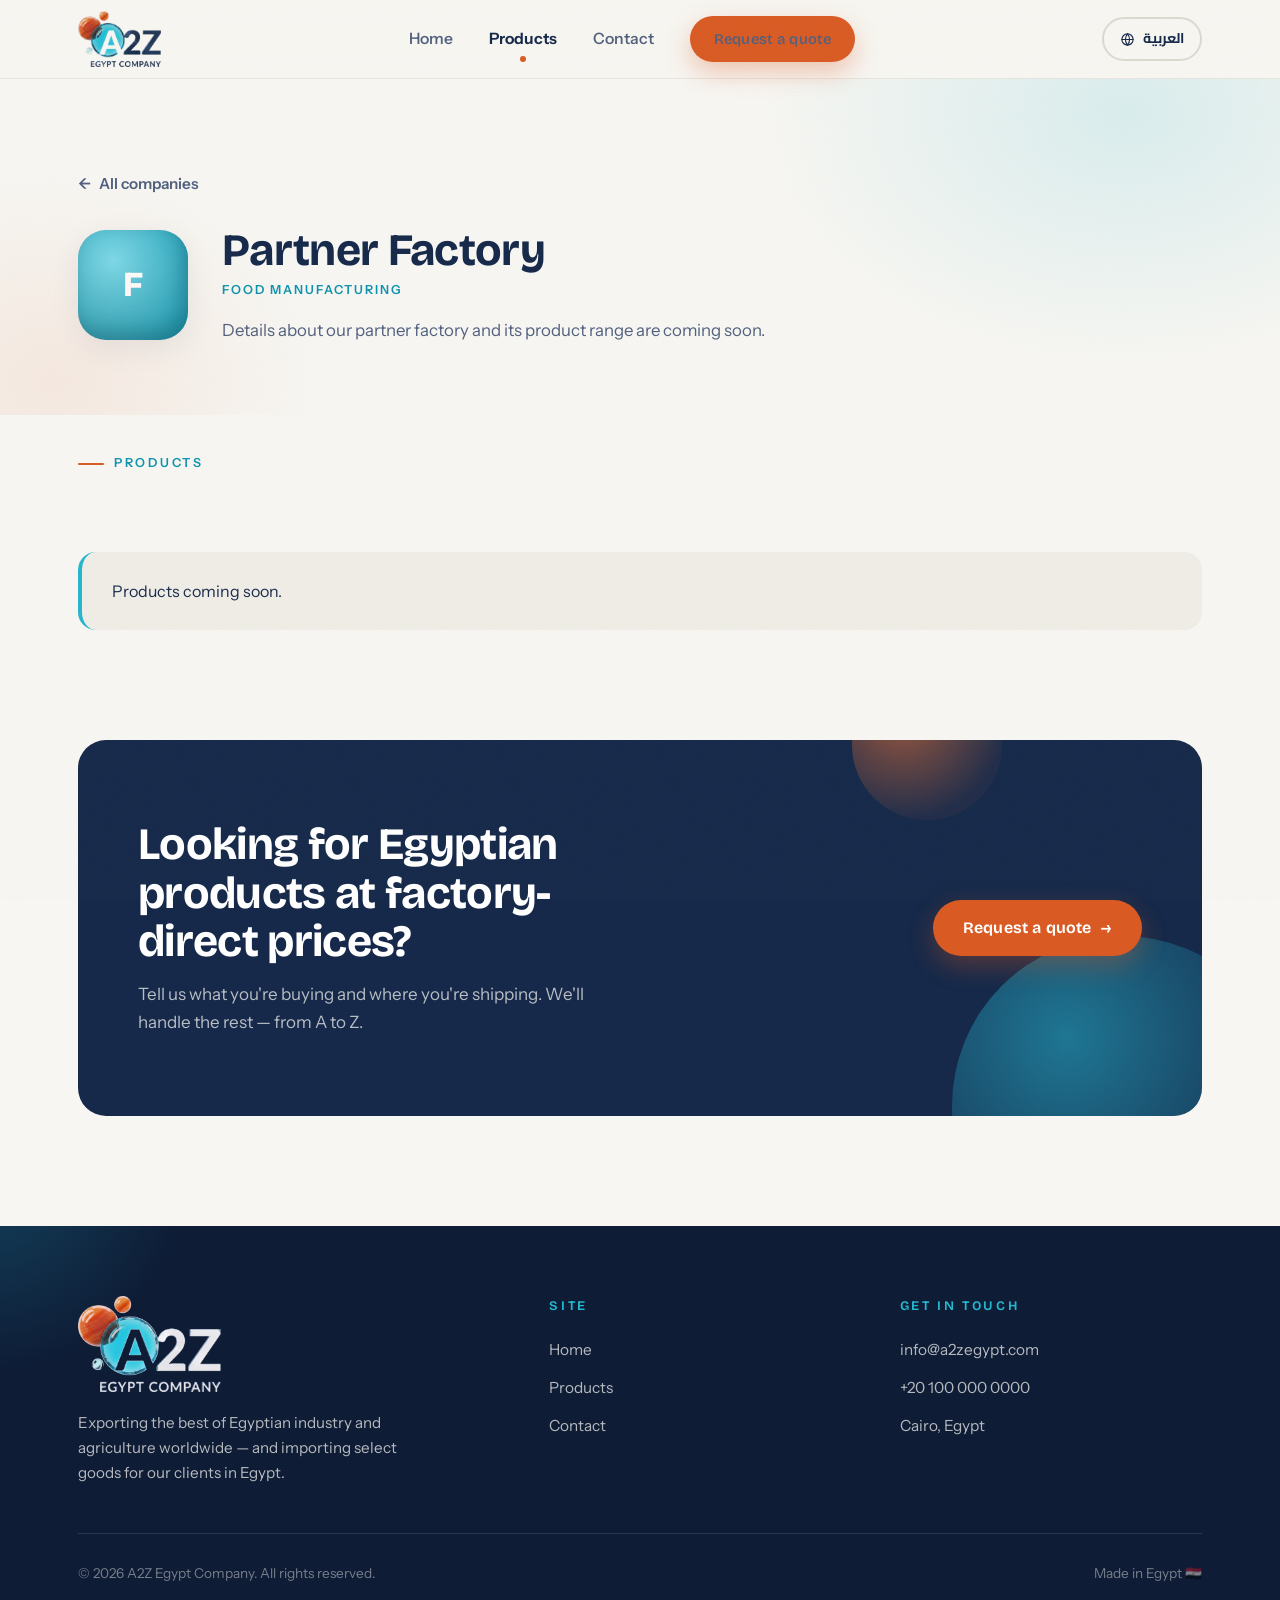
==== company-factory.html @ eeca3eaf "Products: three tiers — own product, partner factory, companies - Restructure products page into thr" ====
<!DOCTYPE html>
<html lang="en">
<head>
  <meta charset="UTF-8" />
  <meta name="viewport" content="width=device-width, initial-scale=1.0" />
  <title>Partner Factory — A2Z Egypt Company</title>
  <meta name="description" content="A manufacturing partner of A2Z Egypt Company — details and products coming soon." />

  <script>(function(){var l=localStorage.getItem("a2z-lang")==="ar"?"ar":"en";document.documentElement.lang=l;document.documentElement.dir=l==="ar"?"rtl":"ltr";})();</script>

  <link rel="preconnect" href="https://fonts.googleapis.com" />
  <link rel="preconnect" href="https://fonts.gstatic.com" crossorigin />
  <link href="https://fonts.googleapis.com/css2?family=Bricolage+Grotesque:opsz,wght@12..96,300..800&family=Instrument+Sans:ital,wght@0,400..700;1,400..700&family=Cairo:wght@400..800&display=swap" rel="stylesheet" />
  <link rel="stylesheet" href="css/style.css" />
</head>
<body data-page="company">

  <!-- ============ NAVIGATION ============ -->
  <header class="nav">
    <div class="container nav-inner">
      <a href="index.html" class="brand" aria-label="A2Z Egypt Company — home">
        <img class="brand-logo" src="assets/logo.png" alt="A2Z Egypt Company" />
      </a>

      <nav class="nav-links">
        <a href="index.html" data-i18n="nav_home">Home</a>
        <a href="products.html" class="active" data-i18n="nav_products">Products</a>
        <a href="contact.html" data-i18n="nav_contact">Contact</a>
        <a href="contact.html#quote" class="btn btn-orange" data-i18n="nav_quote">Request a quote</a>
      </nav>

      <div class="nav-right">
        <button class="lang-toggle" id="lang-toggle" type="button">
          <svg class="globe" viewBox="0 0 24 24" fill="none" stroke="currentColor" stroke-width="1.8" stroke-linecap="round" aria-hidden="true"><circle cx="12" cy="12" r="9"/><path d="M3 12h18M12 3a14 14 0 0 1 0 18M12 3a14 14 0 0 0 0 18"/></svg>
          <span class="lang-label">العربية</span>
        </button>
        <button class="nav-toggle" aria-label="Toggle menu" aria-expanded="false">
          <span></span><span></span><span></span>
        </button>
      </div>
    </div>
  </header>

  <main>
    <!-- ============ FACTORY HEADER ============ -->
    <section class="page-hero company-detail">
      <div class="container">
        <a href="products.html" class="back-link"><span class="arrow-back">←</span> <span data-i18n="cd_back">All companies</span></a>

        <div class="detail-head reveal">
          <div class="detail-logo chip tone-aqua">F</div>
          <div class="detail-meta">
            <h1 class="h2" data-i18n="co_factory_name">Partner Factory</h1>
            <p class="partner-sector" data-i18n="factory_sector">Food Manufacturing</p>
            <p class="detail-intro" data-i18n="factory_intro">Details about our partner factory and its product range are coming soon.</p>
          </div>
        </div>
      </div>
    </section>

    <!-- ============ PRODUCTS (placeholder) ============ -->
    <section class="section" style="padding-top: 30px;">
      <div class="container">
        <div class="section-head reveal">
          <span class="eyebrow" data-i18n="cd_products">Products</span>
        </div>
        <div class="export-note reveal">
          <p data-i18n="factory_soon">Products coming soon.</p>
        </div>
      </div>
    </section>

    <!-- ============ CTA ============ -->
    <section class="section" style="padding-top: 0;">
      <div class="container">
        <div class="cta-band reveal">
          <div>
            <h2 class="h2" data-i18n="cta_title">Looking for Egyptian products at factory-direct prices?</h2>
            <p data-i18n="cta_d">Tell us what you're buying and where you're shipping. We'll handle the rest — from A to Z.</p>
          </div>
          <a href="contact.html#quote" class="btn btn-orange" data-i18n="cta_btn">Request a quote <span class="arrow">→</span></a>
        </div>
      </div>
    </section>
  </main>

  <!-- ============ FOOTER ============ -->
  <footer class="footer">
    <div class="container">
      <div class="footer-grid">
        <div>
          <div class="brand">
            <img class="footer-logo" src="assets/logo-footer.png" alt="A2Z Egypt Company" />
          </div>
          <p class="footer-tagline" data-i18n="footer_tagline">Exporting the best of Egyptian industry and agriculture worldwide — and importing select goods for our clients in Egypt.</p>
        </div>
        <div>
          <h5 data-i18n="footer_site">Site</h5>
          <ul>
            <li><a href="index.html" data-i18n="nav_home">Home</a></li>
            <li><a href="products.html" data-i18n="nav_products">Products</a></li>
            <li><a href="contact.html" data-i18n="nav_contact">Contact</a></li>
          </ul>
        </div>
        <div>
          <h5 data-i18n="footer_contact_h">Get in touch</h5>
          <ul>
            <li><a href="mailto:info@a2zegypt.com">info@a2zegypt.com</a></li>
            <li><a href="tel:+201000000000">+20 100 000 0000</a></li>
            <li><a href="contact.html" data-i18n="footer_addr">Cairo, Egypt</a></li>
          </ul>
        </div>
      </div>
      <div class="footer-bottom">
        <span data-i18n="footer_rights">© <span id="year">2026</span> A2Z Egypt Company. All rights reserved.</span>
        <span data-i18n="footer_made">Made in Egypt 🇪🇬</span>
      </div>
    </div>
  </footer>

  <script src="js/i18n.js"></script>
  <script src="js/main.js"></script>
</body>
</html>
---- css/style.css ----
/* ============================================================
   A2Z EGYPT COMPANY — site stylesheet
   Palette drawn from the logo:
     aqua glass  ·  burnt orange  ·  deep navy  ·  warm off-white
   Fonts: Bricolage Grotesque (display) + Instrument Sans (body)
   ============================================================ */

:root {
  /* Brand colors (from logo) */
  --navy: #16294a;
  --navy-deep: #0e1c36;
  --navy-soft: #2a4576;
  --aqua: #25b6cf;
  --aqua-deep: #0d93ad;
  --aqua-pale: #c9eef4;
  --orange: #d95b23;
  --orange-bright: #ee7335;
  --orange-pale: #fbe3d6;
  --paper: #f7f6f2;
  --paper-warm: #efede6;
  --white: #ffffff;
  --ink: #1b2c4d;
  --ink-soft: #51607e;
  --line: #dcd9cf;

  /* Type */
  --font-display: "Bricolage Grotesque", "Segoe UI", sans-serif;
  --font-body: "Instrument Sans", "Segoe UI", sans-serif;

  /* Rhythm */
  --container: 1180px;
  --radius: 18px;
  --radius-lg: 28px;
  --shadow-soft: 0 8px 30px rgba(22, 41, 74, 0.08);
  --shadow-lift: 0 18px 44px rgba(22, 41, 74, 0.14);
  --ease-out: cubic-bezier(0.22, 1, 0.36, 1);
}

/* ---------- Reset ---------- */
*, *::before, *::after { box-sizing: border-box; margin: 0; padding: 0; }

html { scroll-behavior: smooth; }

/* anchored sections (#quote, #nile-harvest, …) must clear the sticky 78px nav */
[id] { scroll-margin-top: 92px; }

body {
  font-family: var(--font-body);
  font-size: 17px;
  line-height: 1.65;
  color: var(--ink);
  background: var(--paper);
  -webkit-font-smoothing: antialiased;
  /* the tilted marquee pokes ~6px past the viewport — clip it so phones
     can't pan/rubber-band sideways (clip > hidden: no scroll box at all) */
  overflow-x: hidden;
  overflow-x: clip;
}

img, svg { display: block; max-width: 100%; }
a { color: inherit; text-decoration: none; }
ul { list-style: none; }
button { font: inherit; cursor: pointer; border: none; background: none; }

::selection { background: var(--aqua); color: var(--white); }

/* Subtle paper grain over everything */
body::after {
  content: "";
  position: fixed;
  inset: 0;
  pointer-events: none;
  z-index: 999;
  opacity: 0.05;
  background-image: url("data:image/svg+xml,%3Csvg xmlns='http://www.w3.org/2000/svg' width='160' height='160'%3E%3Cfilter id='n'%3E%3CfeTurbulence type='fractalNoise' baseFrequency='0.9' numOctaves='2'/%3E%3C/filter%3E%3Crect width='160' height='160' filter='url(%23n)' opacity='0.55'/%3E%3C/svg%3E");
}

/* main wraps the tilted marquee — clip its sideways overhang at the source */
main { overflow-x: clip; }

.container {
  max-width: var(--container);
  margin: 0 auto;
  padding: 0 28px;
}

/* ============================================================
   TYPOGRAPHY
   ============================================================ */
h1, h2, h3, h4 {
  font-family: var(--font-display);
  color: var(--navy);
  line-height: 1.08;
  letter-spacing: -0.015em;
}

.display {
  font-size: clamp(2.6rem, 6.2vw, 4.6rem);
  font-weight: 750;
}

.h2 {
  font-size: clamp(1.9rem, 3.6vw, 2.8rem);
  font-weight: 700;
}

.h3 { font-size: 1.35rem; font-weight: 650; }

.eyebrow {
  display: inline-flex;
  align-items: center;
  gap: 10px;
  font-size: 0.78rem;
  font-weight: 600;
  letter-spacing: 0.22em;
  text-transform: uppercase;
  color: var(--aqua-deep);
  margin-bottom: 18px;
}
.eyebrow::before {
  content: "";
  width: 26px;
  height: 2px;
  background: var(--orange);
  border-radius: 2px;
}

.lede {
  font-size: 1.18rem;
  color: var(--ink-soft);
  max-width: 56ch;
}

.accent-aqua { color: var(--aqua-deep); }
.accent-orange { color: var(--orange); }

/* Arabic flourish */
.arabic-note {
  font-size: 1.05rem;
  color: var(--orange);
  font-weight: 600;
  direction: rtl;
  text-align: left;
}

/* ============================================================
   BUTTONS
   ============================================================ */
.btn {
  display: inline-flex;
  align-items: center;
  gap: 10px;
  padding: 15px 30px;
  border-radius: 999px;
  font-family: var(--font-display);
  font-weight: 650;
  font-size: 1rem;
  letter-spacing: 0.01em;
  white-space: nowrap;
  transition: transform 0.3s var(--ease-out), box-shadow 0.3s var(--ease-out), background 0.25s;
  will-change: transform;
}
.btn .arrow { transition: transform 0.3s var(--ease-out); }
.btn:hover .arrow { transform: translateX(5px); }

.btn-primary {
  background: var(--navy);
  color: var(--white);
  box-shadow: 0 10px 26px rgba(22, 41, 74, 0.25);
}
.btn-primary:hover {
  background: var(--navy-deep);
  transform: translateY(-2px);
  box-shadow: 0 16px 34px rgba(22, 41, 74, 0.3);
}

.btn-ghost {
  border: 2px solid var(--navy);
  color: var(--navy);
  padding: 13px 28px;
}
.btn-ghost:hover {
  background: var(--navy);
  color: var(--white);
  transform: translateY(-2px);
}

.btn-orange {
  background: var(--orange);
  color: var(--white);
  box-shadow: 0 10px 26px rgba(217, 91, 35, 0.32);
}
.btn-orange:hover {
  background: var(--orange-bright);
  transform: translateY(-2px);
}

/* ============================================================
   NAVIGATION
   ============================================================ */
.nav {
  position: sticky;
  top: 0;
  z-index: 100;
  background: rgba(247, 246, 242, 0.86);
  backdrop-filter: blur(14px);
  -webkit-backdrop-filter: blur(14px);
  border-bottom: 1px solid rgba(220, 217, 207, 0.6);
}

.nav-inner {
  display: flex;
  align-items: center;
  justify-content: space-between;
  height: 78px;
}

.brand { display: flex; align-items: center; gap: 13px; }

/* real logo PNG — multiply blend melts its light background into the header */
.brand-logo {
  height: 56px;
  width: auto;
  mix-blend-mode: multiply;
}

.brand-mark { width: 52px; height: 44px; flex-shrink: 0; }

.brand-text { line-height: 1.05; }
.brand-text .brand-name {
  font-family: var(--font-display);
  font-weight: 750;
  font-size: 1.45rem;
  color: var(--navy);
  letter-spacing: -0.01em;
}
.brand-text .brand-sub {
  font-size: 0.62rem;
  font-weight: 600;
  letter-spacing: 0.34em;
  text-transform: uppercase;
  color: var(--ink-soft);
}

.nav-links { display: flex; align-items: center; gap: 36px; }
.nav-links a {
  position: relative;
  font-weight: 550;
  font-size: 0.98rem;
  color: var(--ink-soft);
  padding: 6px 0;
  white-space: nowrap;
  transition: color 0.25s;
}
.nav-links a:hover { color: var(--navy); }
.nav-links a.active { color: var(--navy); font-weight: 650; }
.nav-links a.active::after {
  content: "";
  position: absolute;
  left: 50%;
  bottom: -4px;
  transform: translateX(-50%);
  width: 6px;
  height: 6px;
  border-radius: 50%;
  background: var(--orange);
}
.nav-links .btn { padding: 11px 24px; font-size: 0.92rem; }

.nav-toggle {
  display: none;
  flex-direction: column;
  gap: 5px;
  padding: 8px;
}
.nav-toggle span {
  width: 24px;
  height: 2.5px;
  background: var(--navy);
  border-radius: 2px;
  transition: transform 0.3s var(--ease-out), opacity 0.2s;
}
.nav-toggle.open span:nth-child(1) { transform: translateY(7.5px) rotate(45deg); }
.nav-toggle.open span:nth-child(2) { opacity: 0; }
.nav-toggle.open span:nth-child(3) { transform: translateY(-7.5px) rotate(-45deg); }

/* ============================================================
   HERO
   ============================================================ */
.hero {
  position: relative;
  padding: 86px 0 110px;
  overflow: hidden;
}

/* soft radial washes behind hero */
.hero::before {
  content: "";
  position: absolute;
  inset: 0;
  background:
    radial-gradient(620px 420px at 82% 22%, rgba(37, 182, 207, 0.14), transparent 70%),
    radial-gradient(440px 340px at 70% 75%, rgba(217, 91, 35, 0.1), transparent 70%);
  pointer-events: none;
}

.hero-grid {
  position: relative;
  display: grid;
  grid-template-columns: 1.15fr 0.85fr;
  align-items: center;
  gap: 40px;
}

.hero-copy .arabic-note {
  margin-bottom: 14px;
  animation: rise 0.9s var(--ease-out) both;
}
.hero-copy h1 {
  animation: rise 0.9s 0.12s var(--ease-out) both;
}
.hero-copy h1 .underline-orange {
  position: relative;
  white-space: nowrap;
}
.hero-copy h1 .underline-orange::after {
  content: "";
  position: absolute;
  left: 2%;
  bottom: 0.04em;
  width: 96%;
  height: 0.16em;
  background: var(--orange);
  border-radius: 99px;
  opacity: 0.85;
  transform-origin: left;
  animation: sweep 0.8s 0.9s var(--ease-out) both;
}
.hero-copy .lede {
  margin: 26px 0 36px;
  animation: rise 0.9s 0.24s var(--ease-out) both;
}
.hero-actions {
  display: flex;
  gap: 16px;
  flex-wrap: wrap;
  animation: rise 0.9s 0.36s var(--ease-out) both;
}

@keyframes rise {
  from { opacity: 0; transform: translateY(26px); }
  to { opacity: 1; transform: translateY(0); }
}
@keyframes sweep {
  from { transform: scaleX(0); }
  to { transform: scaleX(1); }
}

/* --- floating sphere composition (logo motif, enlarged) --- */
.hero-art {
  position: relative;
  height: 460px;
  animation: fadein 1.2s 0.3s both;
}
@keyframes fadein { from { opacity: 0; } to { opacity: 1; } }

.sphere {
  position: absolute;
  border-radius: 50%;
  animation: float 7s ease-in-out infinite;
}
.sphere::after {
  /* glossy highlight streak */
  content: "";
  position: absolute;
  top: 9%;
  left: 14%;
  width: 38%;
  height: 26%;
  border-radius: 50%;
  background: linear-gradient(160deg, rgba(255, 255, 255, 0.85), rgba(255, 255, 255, 0) 70%);
  transform: rotate(-18deg);
}

.sphere-aqua {
  width: 300px;
  height: 300px;
  left: 14%;
  top: 22%;
  background: radial-gradient(circle at 32% 28%, #7adcEC 0%, var(--aqua) 42%, var(--aqua-deep) 78%, #086b80 100%);
  box-shadow:
    inset -16px -22px 40px rgba(8, 80, 96, 0.5),
    inset 10px 14px 30px rgba(255, 255, 255, 0.35),
    0 30px 60px rgba(13, 147, 173, 0.35);
  display: grid;
  place-items: center;
  z-index: 3;
}
.sphere-aqua .sphere-letter {
  font-family: var(--font-display);
  font-weight: 800;
  font-size: 86px;
  letter-spacing: -0.03em;
  color: #eafcff;
  text-shadow: 0 6px 22px rgba(8, 80, 96, 0.45);
  user-select: none;
}

.sphere-orange-lg {
  width: 170px;
  height: 170px;
  left: 2%;
  top: 6%;
  background:
    radial-gradient(circle at 34% 30%, #f7a06b 0%, var(--orange-bright) 38%, var(--orange) 66%, #9e3c12 100%);
  box-shadow:
    inset -12px -16px 30px rgba(110, 40, 8, 0.55),
    inset 8px 10px 22px rgba(255, 255, 255, 0.3),
    0 24px 48px rgba(217, 91, 35, 0.32);
  z-index: 2;
  animation-delay: -2.4s;
  animation-duration: 8s;
}

.sphere-orange-sm {
  width: 74px;
  height: 74px;
  left: 56%;
  top: 2%;
  background: radial-gradient(circle at 34% 30%, #f7a06b 0%, var(--orange-bright) 40%, var(--orange) 70%, #9e3c12 100%);
  box-shadow:
    inset -6px -8px 16px rgba(110, 40, 8, 0.5),
    0 14px 30px rgba(217, 91, 35, 0.3);
  z-index: 1;
  animation-delay: -4.2s;
  animation-duration: 6s;
}

.sphere-pale {
  width: 46px;
  height: 46px;
  left: 8%;
  top: 70%;
  background: radial-gradient(circle at 34% 30%, #ffffff 0%, var(--aqua-pale) 45%, #9adfe9 100%);
  box-shadow: inset -4px -6px 12px rgba(13, 147, 173, 0.3), 0 10px 22px rgba(13, 147, 173, 0.22);
  z-index: 4;
  animation-delay: -1.2s;
  animation-duration: 5.5s;
}

.sphere-navy-ring {
  width: 110px;
  height: 110px;
  right: 4%;
  top: 64%;
  border: 3px dashed rgba(22, 41, 74, 0.25);
  background: transparent;
  animation: spin 24s linear infinite;
}
.sphere-navy-ring::after { display: none; }

@keyframes float {
  0%, 100% { transform: translateY(0); }
  50% { transform: translateY(-18px); }
}
@keyframes spin {
  to { transform: rotate(360deg); }
}

/* ============================================================
   MARQUEE STRIP
   ============================================================ */
.marquee {
  background: var(--navy);
  overflow: hidden;
  padding: 18px 0;
  margin: 10px 0 0;
}
.marquee-track {
  display: flex;
  gap: 48px;
  width: max-content;
  animation: marquee 36s linear infinite;
  direction: ltr; /* keep the loop seamless in RTL mode */
}
.marquee:hover .marquee-track { animation-play-state: paused; }
.marquee-track span {
  font-family: var(--font-display);
  font-weight: 650;
  font-size: 1rem;
  letter-spacing: 0.18em;
  text-transform: uppercase;
  color: var(--paper);
  white-space: nowrap;
  display: flex;
  align-items: center;
  gap: 48px;
}
.marquee-track span::after {
  content: "";
  width: 10px;
  height: 10px;
  border-radius: 50%;
  background: var(--aqua);
}
.marquee-track span:nth-child(even)::after { background: var(--orange); }

@keyframes marquee {
  to { transform: translateX(-50%); }
}

/* ============================================================
   SECTIONS
   ============================================================ */
.section { padding: 110px 0; }
.section-head { max-width: 640px; margin-bottom: 60px; }
.section-head .lede { margin-top: 18px; }

.section-head-row {
  display: flex;
  align-items: flex-end;
  justify-content: space-between;
  gap: 30px;
  flex-wrap: wrap;
  margin-bottom: 60px;
}

/* ---------- Stats band ---------- */
.stats {
  background: var(--navy);
  color: var(--paper);
  padding: 72px 0;
  position: relative;
  overflow: hidden;
}
.stats::before {
  content: "";
  position: absolute;
  width: 420px;
  height: 420px;
  border-radius: 50%;
  right: -120px;
  top: -180px;
  background: radial-gradient(circle at 34% 30%, rgba(37, 182, 207, 0.45), rgba(37, 182, 207, 0.08) 70%);
}
.stats::after {
  content: "";
  position: absolute;
  width: 240px;
  height: 240px;
  border-radius: 50%;
  left: -80px;
  bottom: -120px;
  background: radial-gradient(circle at 34% 30%, rgba(217, 91, 35, 0.4), rgba(217, 91, 35, 0.06) 70%);
}
.stats-grid {
  position: relative;
  display: grid;
  grid-template-columns: repeat(4, 1fr);
  gap: 36px;
  text-align: center;
}
.stat-num {
  font-family: var(--font-display);
  font-weight: 750;
  font-size: clamp(2.4rem, 4.4vw, 3.6rem);
  color: var(--white);
  line-height: 1;
  direction: ltr; /* keep "12+" reading correctly in RTL mode */
}
.stat-num .accent-aqua { color: var(--aqua); }
.stat-num .accent-orange { color: var(--orange-bright); }
.stat-label {
  margin-top: 10px;
  font-size: 0.92rem;
  letter-spacing: 0.12em;
  text-transform: uppercase;
  color: rgba(247, 246, 242, 0.65);
}

/* ---------- Pillar cards (what we do) ---------- */
.pillars {
  display: grid;
  grid-template-columns: repeat(3, 1fr);
  gap: 26px;
}
.pillar {
  position: relative;
  background: var(--white);
  border: 1px solid var(--line);
  border-radius: var(--radius-lg);
  padding: 40px 32px 36px;
  overflow: hidden;
  transition: transform 0.35s var(--ease-out), box-shadow 0.35s var(--ease-out);
}
.pillar::before {
  content: "";
  position: absolute;
  top: 0;
  left: 0;
  width: 100%;
  height: 5px;
  background: linear-gradient(90deg, var(--aqua), var(--aqua-deep));
  transform: scaleX(0);
  transform-origin: left;
  transition: transform 0.4s var(--ease-out);
}
.pillar:nth-child(2)::before { background: linear-gradient(90deg, var(--orange-bright), var(--orange)); }
.pillar:nth-child(3)::before { background: linear-gradient(90deg, var(--navy-soft), var(--navy)); }
.pillar:hover {
  transform: translateY(-8px);
  box-shadow: var(--shadow-lift);
}
.pillar:hover::before { transform: scaleX(1); }

.pillar-icon {
  width: 58px;
  height: 58px;
  border-radius: 16px;
  display: grid;
  place-items: center;
  margin-bottom: 24px;
  background: var(--aqua-pale);
  color: var(--aqua-deep);
}
.pillar:nth-child(2) .pillar-icon { background: var(--orange-pale); color: var(--orange); }
.pillar:nth-child(3) .pillar-icon { background: #dde4f0; color: var(--navy); }
.pillar-icon svg { width: 28px; height: 28px; }

.pillar h3 { margin-bottom: 12px; }
.pillar p { color: var(--ink-soft); font-size: 0.99rem; }

/* ---------- Steps (how it works) ---------- */
.steps {
  display: grid;
  grid-template-columns: repeat(4, 1fr);
  gap: 24px;
  counter-reset: step;
}
.step {
  position: relative;
  padding: 86px 22px 28px;
  border-radius: var(--radius);
  background: var(--white);
  border: 1px solid var(--line);
  transition: transform 0.35s var(--ease-out), box-shadow 0.35s var(--ease-out), border-color 0.3s;
}
.step:hover {
  transform: translateY(-6px);
  box-shadow: var(--shadow-soft);
  border-color: var(--aqua);
}
.step::before {
  counter-increment: step;
  content: "0" counter(step);
  position: absolute;
  top: 14px;
  left: 18px;
  font-family: var(--font-display);
  font-weight: 800;
  font-size: 3.2rem;
  line-height: 1;
  color: transparent;
  -webkit-text-stroke: 1.6px var(--aqua);
  opacity: 0.85;
}
.step:nth-child(even)::before { -webkit-text-stroke-color: var(--orange); }
.step h4 { font-size: 1.08rem; margin-bottom: 8px; }
.step p { font-size: 0.92rem; color: var(--ink-soft); }

/* ---------- Partner preview cards ---------- */
.partners-grid {
  display: grid;
  grid-template-columns: repeat(3, 1fr);
  gap: 26px;
}
.partner-card {
  display: block;
  background: var(--white);
  border: 1px solid var(--line);
  border-radius: var(--radius-lg);
  padding: 36px 30px;
  transition: transform 0.35s var(--ease-out), box-shadow 0.35s var(--ease-out);
}
.partner-card:hover {
  transform: translateY(-8px);
  box-shadow: var(--shadow-lift);
}
.partner-card:hover .partner-go { background: var(--orange); transform: translateX(4px); }

.partner-logo-chip {
  width: 64px;
  height: 64px;
  border-radius: 50%;
  display: grid;
  place-items: center;
  font-family: var(--font-display);
  font-weight: 750;
  font-size: 1.3rem;
  color: var(--white);
  margin-bottom: 22px;
  background: radial-gradient(circle at 32% 28%, #7adcec, var(--aqua-deep));
  box-shadow: inset -5px -7px 14px rgba(8, 80, 96, 0.35);
}
.partner-card:nth-child(2) .partner-logo-chip {
  background: radial-gradient(circle at 32% 28%, #f7a06b, var(--orange));
  box-shadow: inset -5px -7px 14px rgba(110, 40, 8, 0.4);
}
.partner-card:nth-child(3) .partner-logo-chip {
  background: radial-gradient(circle at 32% 28%, #5a7bb5, var(--navy));
  box-shadow: inset -5px -7px 14px rgba(8, 16, 36, 0.45);
}
/* real logo image inside a chip (overrides the gradient) */
.partner-logo-chip.logo-img {
  background: none;
  box-shadow: none;
  width: auto;
  min-width: 64px;
}
.partner-logo-chip.logo-img img { height: 64px; width: auto; }

.partner-card h3 { margin-bottom: 6px; }
.partner-sector {
  font-size: 0.78rem;
  font-weight: 600;
  letter-spacing: 0.16em;
  text-transform: uppercase;
  color: var(--aqua-deep);
  margin-bottom: 14px;
}
.partner-card p { color: var(--ink-soft); font-size: 0.97rem; margin-bottom: 22px; }

.partner-go {
  display: inline-grid;
  place-items: center;
  width: 40px;
  height: 40px;
  border-radius: 50%;
  background: var(--navy);
  color: var(--white);
  transition: background 0.3s, transform 0.3s var(--ease-out);
}
.partner-go svg { width: 17px; height: 17px; }

/* ---------- CTA band ---------- */
.cta-band {
  position: relative;
  background: var(--navy);
  border-radius: var(--radius-lg);
  padding: 80px 60px;
  overflow: hidden;
  display: flex;
  align-items: center;
  justify-content: space-between;
  gap: 40px;
  flex-wrap: wrap;
}
.cta-band::before {
  content: "";
  position: absolute;
  width: 340px;
  height: 340px;
  border-radius: 50%;
  right: -90px;
  bottom: -160px;
  background: radial-gradient(circle at 34% 30%, rgba(37, 182, 207, 0.55), rgba(37, 182, 207, 0.05) 72%);
}
.cta-band::after {
  content: "";
  position: absolute;
  width: 150px;
  height: 150px;
  border-radius: 50%;
  right: 200px;
  top: -70px;
  background: radial-gradient(circle at 34% 30%, rgba(238, 115, 53, 0.6), rgba(238, 115, 53, 0.05) 72%);
}
.cta-band h2 { color: var(--white); max-width: 18ch; position: relative; z-index: 1; }
.cta-band p { color: rgba(247, 246, 242, 0.72); margin-top: 14px; max-width: 44ch; position: relative; z-index: 1; }
.cta-band .btn { position: relative; z-index: 1; }

/* ============================================================
   PRODUCTS PAGE
   ============================================================ */
.page-hero {
  position: relative;
  padding: 90px 0 70px;
  overflow: hidden;
}
.page-hero::before {
  content: "";
  position: absolute;
  inset: 0;
  background:
    radial-gradient(520px 360px at 88% 10%, rgba(37, 182, 207, 0.14), transparent 70%),
    radial-gradient(380px 300px at 4% 90%, rgba(217, 91, 35, 0.09), transparent 70%);
  pointer-events: none;
}
.page-hero .display { max-width: 16ch; }
.page-hero .lede { margin-top: 22px; }

/* ---------- Company cards (products listing) ---------- */
.company-cards {
  display: grid;
  grid-template-columns: repeat(3, 1fr);
  gap: 26px;
}
.company-card {
  display: flex;
  flex-direction: column;
  background: var(--white);
  border: 1px solid var(--line);
  border-radius: var(--radius-lg);
  padding: 34px 30px 30px;
  transition: transform 0.35s var(--ease-out), box-shadow 0.35s var(--ease-out);
}
.company-card:hover {
  transform: translateY(-8px);
  box-shadow: var(--shadow-lift);
}
.company-card-logo {
  height: 132px;
  display: grid;
  place-items: center;
  margin-bottom: 22px;
}
.company-card-logo img { max-height: 132px; width: auto; }
.company-card-logo .logo-chip {
  width: 96px;
  height: 96px;
  border-radius: 26px;
  display: grid;
  place-items: center;
  font-family: var(--font-display);
  font-weight: 800;
  font-size: 1.8rem;
  color: var(--white);
  background: radial-gradient(circle at 32% 28%, #7adcec, var(--aqua-deep));
  box-shadow: inset -6px -9px 18px rgba(8, 80, 96, 0.35);
}
.logo-chip.tone-orange {
  background: radial-gradient(circle at 32% 28%, #f7a06b, var(--orange));
  box-shadow: inset -6px -9px 18px rgba(110, 40, 8, 0.4);
}
.logo-chip.tone-navy {
  background: radial-gradient(circle at 32% 28%, #5a7bb5, var(--navy));
  box-shadow: inset -6px -9px 18px rgba(8, 16, 36, 0.45);
}
.company-card h3 { margin-bottom: 6px; }
.company-card-desc { color: var(--ink-soft); font-size: 0.97rem; flex: 1; margin-bottom: 22px; }
.card-cta-link {
  font-family: var(--font-display);
  font-weight: 650;
  font-size: 0.96rem;
  color: var(--navy);
  display: inline-flex;
  align-items: center;
  gap: 8px;
}
.company-card:hover .card-cta-link { color: var(--orange); }
.company-card:hover .card-cta-link .arrow { transform: translateX(5px); }
[dir="rtl"] .card-cta-link .arrow { transform: scaleX(-1); }
[dir="rtl"] .company-card:hover .card-cta-link .arrow { transform: scaleX(-1) translateX(5px); }

/* ---------- Company detail page ---------- */
.back-link {
  display: inline-flex;
  align-items: center;
  gap: 8px;
  font-weight: 600;
  font-size: 0.95rem;
  color: var(--ink-soft);
  margin-bottom: 30px;
  transition: color 0.2s, transform 0.25s var(--ease-out);
}
.back-link:hover { color: var(--navy); }
.back-link:hover .arrow-back { transform: translateX(-4px); }
.arrow-back { transition: transform 0.25s var(--ease-out); display: inline-block; }
[dir="rtl"] .arrow-back { transform: scaleX(-1); }
[dir="rtl"] .back-link:hover .arrow-back { transform: scaleX(-1) translateX(-4px); }

.detail-head {
  display: flex;
  align-items: center;
  gap: 34px;
  flex-wrap: wrap;
}
.detail-logo {
  flex-shrink: 0;
  display: grid;
  place-items: center;
}
.detail-logo img { height: 170px; width: auto; }
.detail-logo.chip {
  width: 110px;
  height: 110px;
  border-radius: 28px;
  font-family: var(--font-display);
  font-weight: 800;
  font-size: 2.2rem;
  color: var(--white);
  background: radial-gradient(circle at 32% 28%, #7adcec, var(--aqua-deep));
  box-shadow: var(--shadow-soft), inset -6px -9px 18px rgba(8, 80, 96, 0.35);
}
.detail-logo.chip.tone-orange { background: radial-gradient(circle at 32% 28%, #f7a06b, var(--orange)); box-shadow: var(--shadow-soft), inset -6px -9px 18px rgba(110, 40, 8, 0.4); }
.detail-logo.chip.tone-navy { background: radial-gradient(circle at 32% 28%, #5a7bb5, var(--navy)); box-shadow: var(--shadow-soft), inset -6px -9px 18px rgba(8, 16, 36, 0.45); }
.detail-meta { flex: 1; min-width: min(300px, 100%); }
.detail-meta h1 { margin-bottom: 6px; }
.detail-meta .partner-sector { margin-bottom: 16px; }
.detail-intro { color: var(--ink-soft); font-size: 1.05rem; max-width: 70ch; }

.fact-row {
  display: grid;
  grid-template-columns: repeat(4, auto);
  justify-content: start;
  gap: 18px;
  margin-top: 38px;
}
.fact {
  background: var(--white);
  border: 1px solid var(--line);
  border-radius: var(--radius);
  padding: 16px 26px;
  text-align: center;
  box-shadow: var(--shadow-soft);
}
.fact-v {
  display: block;
  font-family: var(--font-display);
  font-weight: 750;
  font-size: 1.7rem;
  color: var(--navy);
  line-height: 1;
}
.fact-l {
  display: block;
  margin-top: 6px;
  font-size: 0.78rem;
  letter-spacing: 0.1em;
  text-transform: uppercase;
  color: var(--ink-soft);
}

.export-note {
  margin-top: 40px;
  padding: 26px 30px;
  background: var(--paper-warm);
  border-radius: var(--radius);
  border-left: 4px solid var(--aqua);
}
[dir="rtl"] .export-note { border-left: none; border-right: 4px solid var(--aqua); }
.export-label {
  display: block;
  font-size: 0.76rem;
  font-weight: 650;
  letter-spacing: 0.16em;
  text-transform: uppercase;
  color: var(--aqua-deep);
  margin-bottom: 8px;
}
.export-note p { color: var(--ink); font-size: 1rem; }

/* ---------- Featured own product (GOLD Tuna) ---------- */
.logo-chip.tone-aqua,
.detail-logo.chip.tone-aqua {
  background: radial-gradient(circle at 32% 28%, #7adcec, var(--aqua-deep));
}

.product-feature {
  display: grid;
  grid-template-columns: 1.05fr 1fr;
  background: linear-gradient(135deg, var(--white), var(--aqua-pale));
  border: 1px solid var(--line);
  border-radius: var(--radius-lg);
  overflow: hidden;
  box-shadow: var(--shadow-soft);
  transition: transform 0.35s var(--ease-out), box-shadow 0.35s var(--ease-out);
}
.product-feature:hover {
  transform: translateY(-6px);
  box-shadow: var(--shadow-lift);
}
.product-feature-media {
  position: relative;
  min-height: 320px;
  overflow: hidden;
}
.product-feature-media img {
  width: 100%;
  height: 100%;
  object-fit: cover;
}
.feature-badge {
  position: absolute;
  top: 20px;
  left: 20px;
  background: var(--orange);
  color: var(--white);
  font-family: var(--font-display);
  font-weight: 650;
  font-size: 0.72rem;
  letter-spacing: 0.14em;
  text-transform: uppercase;
  padding: 8px 16px;
  border-radius: 999px;
  box-shadow: 0 8px 20px rgba(217, 91, 35, 0.35);
}
[dir="rtl"] .feature-badge { left: auto; right: 20px; }
.feature-badge.inline {
  position: static;
  display: inline-block;
  margin-bottom: 16px;
}
.product-feature-body {
  padding: 48px 46px;
  display: flex;
  flex-direction: column;
  justify-content: center;
}
.product-feature-body .partner-sector { margin-bottom: 8px; }
.product-feature-body h2 { margin-bottom: 16px; }
.product-feature-desc { color: var(--ink-soft); font-size: 1.02rem; margin-bottom: 22px; max-width: 46ch; }

.variety-chips {
  display: flex;
  flex-wrap: wrap;
  gap: 10px;
  margin-bottom: 28px;
}
.variety-chips span {
  font-size: 0.84rem;
  font-weight: 600;
  color: var(--aqua-deep);
  background: rgba(37, 182, 207, 0.12);
  border: 1px solid rgba(37, 182, 207, 0.25);
  border-radius: 999px;
  padding: 7px 15px;
}
.product-feature:hover .card-cta-link { color: var(--orange); }
.product-feature:hover .card-cta-link .arrow { transform: translateX(5px); }

/* product detail: large product shot + gallery */
.product-shot {
  flex-shrink: 0;
  width: 340px;
  max-width: 100%;
  border-radius: var(--radius-lg);
  overflow: hidden;
  box-shadow: var(--shadow-lift);
}
.product-shot img { width: 100%; height: 100%; object-fit: cover; aspect-ratio: 1 / 1; }

.product-gallery {
  display: grid;
  grid-template-columns: 1fr 1fr;
  gap: 24px;
  margin-top: 40px;
}
.product-gallery img {
  width: 100%;
  border-radius: var(--radius);
  box-shadow: var(--shadow-soft);
}

.company-section {
  padding: 80px 0;
  border-top: 1px solid var(--line);
}
.company-section:nth-of-type(even) { background: var(--paper-warm); }

.company-head {
  display: flex;
  align-items: flex-start;
  gap: 28px;
  margin-bottom: 48px;
  flex-wrap: wrap;
}
.company-logo {
  width: 92px;
  height: 92px;
  border-radius: 24px;
  flex-shrink: 0;
  display: grid;
  place-items: center;
  font-family: var(--font-display);
  font-weight: 800;
  font-size: 1.9rem;
  color: var(--white);
  background: radial-gradient(circle at 32% 28%, #7adcec, var(--aqua-deep));
  box-shadow: var(--shadow-soft), inset -6px -9px 18px rgba(8, 80, 96, 0.35);
}
.company-logo.tone-orange {
  background: radial-gradient(circle at 32% 28%, #f7a06b, var(--orange));
  box-shadow: var(--shadow-soft), inset -6px -9px 18px rgba(110, 40, 8, 0.4);
}
.company-logo.tone-navy {
  background: radial-gradient(circle at 32% 28%, #5a7bb5, var(--navy));
  box-shadow: var(--shadow-soft), inset -6px -9px 18px rgba(8, 16, 36, 0.45);
}
.company-logo img { width: 100%; height: 100%; object-fit: cover; border-radius: 24px; }

.company-meta { flex: 1; min-width: min(280px, 100%); }
.company-meta h2 { margin-bottom: 6px; }
.company-meta .partner-sector { margin-bottom: 14px; }
.company-meta p { color: var(--ink-soft); max-width: 64ch; }

.product-grid {
  display: grid;
  grid-template-columns: repeat(3, 1fr);
  gap: 24px;
}
.product-card {
  background: var(--white);
  border: 1px solid var(--line);
  border-radius: var(--radius);
  padding: 30px 26px;
  position: relative;
  overflow: hidden;
  transition: transform 0.35s var(--ease-out), box-shadow 0.35s var(--ease-out);
}
.product-card:hover {
  transform: translateY(-6px);
  box-shadow: var(--shadow-lift);
}
.product-card::after {
  content: "";
  position: absolute;
  width: 90px;
  height: 90px;
  border-radius: 50%;
  right: -34px;
  top: -34px;
  background: radial-gradient(circle at 34% 30%, rgba(37, 182, 207, 0.22), transparent 72%);
  transition: transform 0.4s var(--ease-out);
}
.product-card:hover::after { transform: scale(1.7); }

.product-tag {
  display: inline-block;
  font-size: 0.72rem;
  font-weight: 650;
  letter-spacing: 0.14em;
  text-transform: uppercase;
  color: var(--orange);
  background: var(--orange-pale);
  border-radius: 999px;
  padding: 5px 13px;
  margin-bottom: 16px;
}
.product-card h4 { font-size: 1.12rem; margin-bottom: 8px; position: relative; z-index: 1; }
.product-card p { font-size: 0.93rem; color: var(--ink-soft); position: relative; z-index: 1; }

/* ============================================================
   CONTACT PAGE
   ============================================================ */
.contact-grid {
  display: grid;
  grid-template-columns: 0.9fr 1.1fr;
  gap: 56px;
  align-items: start;
}

.contact-cards { display: grid; gap: 18px; }
.contact-card {
  display: flex;
  gap: 18px;
  align-items: flex-start;
  background: var(--white);
  border: 1px solid var(--line);
  border-radius: var(--radius);
  padding: 24px 24px;
  transition: transform 0.3s var(--ease-out), box-shadow 0.3s var(--ease-out);
}
.contact-card:hover {
  transform: translateX(6px);
  box-shadow: var(--shadow-soft);
}
.contact-icon {
  width: 48px;
  height: 48px;
  flex-shrink: 0;
  border-radius: 14px;
  display: grid;
  place-items: center;
  background: var(--aqua-pale);
  color: var(--aqua-deep);
}
.contact-card:nth-child(2) .contact-icon { background: var(--orange-pale); color: var(--orange); }
.contact-card:nth-child(3) .contact-icon { background: #dde4f0; color: var(--navy); }
.contact-card:nth-child(4) .contact-icon { background: var(--aqua-pale); color: var(--aqua-deep); }
.contact-icon svg { width: 22px; height: 22px; }
.contact-card h4 { font-size: 1.02rem; margin-bottom: 3px; }
.contact-card p, .contact-card a.contact-value {
  font-size: 0.95rem;
  color: var(--ink-soft);
  transition: color 0.2s;
}
.contact-card a.contact-value:hover { color: var(--aqua-deep); }

/* form */
.contact-form {
  background: var(--white);
  border: 1px solid var(--line);
  border-radius: var(--radius-lg);
  padding: 44px 40px;
  box-shadow: var(--shadow-soft);
}
.contact-form h3 { margin-bottom: 6px; }
.form-note { font-size: 0.94rem; color: var(--ink-soft); margin-bottom: 30px; }

.form-row { display: grid; grid-template-columns: 1fr 1fr; gap: 18px; }
.form-field { margin-bottom: 20px; }
.form-field label {
  display: block;
  font-size: 0.82rem;
  font-weight: 650;
  letter-spacing: 0.08em;
  text-transform: uppercase;
  color: var(--navy);
  margin-bottom: 7px;
}
.form-field input,
.form-field select,
.form-field textarea {
  width: 100%;
  font: inherit;
  font-size: 0.97rem;
  color: var(--ink);
  background: var(--paper);
  border: 1.5px solid var(--line);
  border-radius: 12px;
  padding: 13px 16px;
  outline: none;
  transition: border-color 0.25s, box-shadow 0.25s;
}
.form-field textarea { resize: vertical; min-height: 130px; }
.form-field input:focus,
.form-field select:focus,
.form-field textarea:focus {
  border-color: var(--aqua);
  box-shadow: 0 0 0 4px rgba(37, 182, 207, 0.14);
  background: var(--white);
}

.form-success {
  display: none;
  margin-top: 18px;
  padding: 14px 18px;
  border-radius: 12px;
  background: var(--aqua-pale);
  color: var(--aqua-deep);
  font-weight: 600;
  font-size: 0.95rem;
}
.form-success.show { display: block; animation: rise 0.5s var(--ease-out) both; }

/* ============================================================
   FOOTER
   ============================================================ */
.footer {
  background: var(--navy-deep);
  color: rgba(247, 246, 242, 0.72);
  padding: 70px 0 34px;
  position: relative;
  overflow: hidden;
}
.footer::before {
  content: "";
  position: absolute;
  width: 300px;
  height: 300px;
  border-radius: 50%;
  left: -120px;
  top: -150px;
  background: radial-gradient(circle at 34% 30%, rgba(37, 182, 207, 0.25), transparent 72%);
}
.footer-grid {
  position: relative;
  display: grid;
  grid-template-columns: 1.4fr 1fr 1fr;
  gap: 48px;
  padding-bottom: 48px;
  border-bottom: 1px solid rgba(247, 246, 242, 0.12);
}
.footer .brand-text .brand-name { color: var(--white); }
.footer .brand-text .brand-sub { color: rgba(247, 246, 242, 0.5); }
.footer-logo { height: 96px; width: auto; }
.footer-tagline { margin-top: 18px; max-width: 34ch; font-size: 0.95rem; }
.footer h5 {
  font-family: var(--font-display);
  font-size: 0.82rem;
  font-weight: 650;
  letter-spacing: 0.2em;
  text-transform: uppercase;
  color: var(--aqua);
  margin-bottom: 18px;
}
.footer ul li { margin-bottom: 10px; }
.footer ul a { font-size: 0.96rem; transition: color 0.2s; }
.footer ul a:hover { color: var(--white); }
.footer-bottom {
  position: relative;
  display: flex;
  justify-content: space-between;
  gap: 16px;
  flex-wrap: wrap;
  padding-top: 28px;
  font-size: 0.85rem;
  color: rgba(247, 246, 242, 0.45);
}

/* ============================================================
   TWO-WAY TRADE (export + import)
   ============================================================ */
.trade-grid {
  display: grid;
  grid-template-columns: 1fr 1fr;
  gap: 26px;
}
.trade-card {
  position: relative;
  background: var(--white);
  border: 1px solid var(--line);
  border-radius: var(--radius-lg);
  padding: 44px 38px 40px;
  overflow: hidden;
  transition: transform 0.35s var(--ease-out), box-shadow 0.35s var(--ease-out);
}
.trade-card::before {
  content: "";
  position: absolute;
  top: 0;
  left: 0;
  width: 100%;
  height: 5px;
  background: linear-gradient(90deg, var(--aqua), var(--aqua-deep));
}
.trade-card-import::before { background: linear-gradient(90deg, var(--orange-bright), var(--orange)); }
.trade-card:hover {
  transform: translateY(-8px);
  box-shadow: var(--shadow-lift);
}
.trade-card-import .pillar-icon { background: var(--orange-pale); color: var(--orange); }
.trade-card h3 { margin-bottom: 12px; }
.trade-card > p { color: var(--ink-soft); font-size: 0.99rem; }
.trade-list { margin-top: 22px; display: grid; gap: 11px; }
.trade-list li {
  display: flex;
  align-items: center;
  gap: 11px;
  color: var(--ink-soft);
  font-size: 0.97rem;
  font-weight: 500;
}
.trade-list li::before {
  content: "";
  flex-shrink: 0;
  width: 9px;
  height: 9px;
  border-radius: 50%;
  background: radial-gradient(circle at 34% 30%, #7adcec, var(--aqua-deep));
}
.trade-card-import .trade-list li::before {
  background: radial-gradient(circle at 34% 30%, #f7a06b, var(--orange));
}

/* ============================================================
   LANGUAGE TOGGLE
   ============================================================ */
.nav-right { display: flex; align-items: center; gap: 12px; }
.lang-toggle {
  display: inline-flex;
  align-items: center;
  gap: 8px;
  font-family: var(--font-display);
  font-weight: 650;
  font-size: 0.88rem;
  color: var(--navy);
  border: 2px solid var(--line);
  border-radius: 999px;
  padding: 8px 16px;
  transition: border-color 0.25s, color 0.25s, transform 0.25s var(--ease-out);
}
.lang-toggle:hover {
  border-color: var(--aqua);
  color: var(--aqua-deep);
  transform: translateY(-1px);
}
.lang-toggle .globe { width: 15px; height: 15px; }
/* the Arabic label inside the EN page (and vice versa) needs the other font */
.lang-toggle .lang-label { font-family: var(--font-display), "Cairo", sans-serif; }
html[lang="en"] .lang-toggle .lang-label { font-family: "Cairo", sans-serif; font-weight: 700; }

/* ============================================================
   ARABIC MODE — typography & RTL adjustments
   ============================================================ */
html[lang="ar"] body { font-family: "Cairo", "Segoe UI", sans-serif; }
html[lang="ar"] h1, html[lang="ar"] h2, html[lang="ar"] h3, html[lang="ar"] h4,
html[lang="ar"] .btn, html[lang="ar"] .footer h5, html[lang="ar"] .stat-num,
html[lang="ar"] .lang-toggle {
  font-family: "Cairo", "Segoe UI", sans-serif;
  letter-spacing: 0;
}
html[lang="ar"] .lang-toggle .lang-label { font-family: var(--font-display); font-weight: 650; }

/* Arabic doesn't use letter-spacing or uppercase tracking */
html[lang="ar"] .eyebrow, html[lang="ar"] .stat-label, html[lang="ar"] .partner-sector,
html[lang="ar"] .product-tag, html[lang="ar"] .marquee-track span,
html[lang="ar"] .form-field label, html[lang="ar"] .footer h5 { letter-spacing: 0; }

/* Arabic glyphs are taller — relax sizes and line-height */
html[lang="ar"] .display { font-size: clamp(2.3rem, 5.6vw, 4rem); line-height: 1.35; }
html[lang="ar"] .h2 { line-height: 1.4; }
html[lang="ar"] .lede { line-height: 1.9; }
html[lang="ar"] .underline-orange::after { bottom: -0.05em; }

/* the small note above the hero headline holds English text in AR mode */
[dir="rtl"] .arabic-note { direction: ltr; text-align: right; font-family: var(--font-display); }

/* mirror directional details */
[dir="rtl"] .arrow { display: inline-block; transform: scaleX(-1); }
[dir="rtl"] .btn:hover .arrow { transform: scaleX(-1) translateX(5px); }
[dir="rtl"] .partner-go svg { transform: scaleX(-1); }
[dir="rtl"] .partner-card:hover .partner-go { transform: translateX(-4px); }
[dir="rtl"] .step::before { left: auto; right: 18px; }
[dir="rtl"] .contact-card:hover { transform: translateX(-6px); }

/* keep emails & phone numbers left-to-right inside RTL text */
[dir="rtl"] .contact-value,
[dir="rtl"] a[href^="mailto"],
[dir="rtl"] a[href^="tel"] { direction: ltr; unicode-bidi: embed; display: inline-block; }

@media (max-width: 680px) {
  .lang-toggle { padding: 7px 13px; font-size: 0.82rem; }
}

/* ============================================================
   SCROLL REVEAL
   ============================================================ */
.reveal {
  opacity: 0;
  transform: translateY(34px);
  transition: opacity 0.8s var(--ease-out), transform 0.8s var(--ease-out);
}
.reveal.in { opacity: 1; transform: none; }
.reveal-d1 { transition-delay: 0.1s; }
.reveal-d2 { transition-delay: 0.2s; }
.reveal-d3 { transition-delay: 0.3s; }

@media (prefers-reduced-motion: reduce) {
  *, *::before, *::after { animation: none !important; transition: none !important; }
  .reveal { opacity: 1; transform: none; }
}

/* ============================================================
   RESPONSIVE
   ============================================================ */
@media (max-width: 1020px) {
  .hero-grid { grid-template-columns: 1fr; }
  .hero-art { height: 380px; max-width: 480px; margin: 0 auto; }
  .pillars, .partners-grid, .product-grid { grid-template-columns: repeat(2, 1fr); }
  .company-cards { grid-template-columns: repeat(2, 1fr); }
  .steps { grid-template-columns: repeat(2, 1fr); }
  .stats-grid { grid-template-columns: repeat(2, 1fr); gap: 44px; }
  .contact-grid { grid-template-columns: 1fr; }
  .footer-grid { grid-template-columns: 1fr 1fr; }
  .footer-grid > div:first-child { grid-column: 1 / -1; }
}

/* the bilingual nav needs more room — collapse to hamburger early */
@media (max-width: 920px) {
  .nav-toggle { display: flex; }
  .nav-links {
    position: absolute;
    top: 78px;
    left: 0;
    right: 0;
    flex-direction: column;
    align-items: flex-start;
    gap: 4px;
    background: var(--paper);
    border-bottom: 1px solid var(--line);
    padding: 18px 28px 26px;
    box-shadow: var(--shadow-lift);
    display: none;
  }
  .nav-links.open { display: flex; }
  .nav-links a { padding: 10px 0; font-size: 1.05rem; }
  .nav-links a.active::after { left: -14px; top: 50%; bottom: auto; transform: translateY(-50%); }
  [dir="rtl"] .nav-links a.active::after { left: auto; right: -14px; }
  .nav-links .btn { margin-top: 10px; }
}

@media (max-width: 680px) {
  .section { padding: 78px 0; }
  .product-grid { grid-template-columns: 1fr; }
  .company-cards { grid-template-columns: 1fr; }
  .form-row { grid-template-columns: 1fr; }
  .cta-band { padding: 56px 32px; }

  /* company detail header stacks and centers */
  .detail-head { flex-direction: column; text-align: center; align-items: center; gap: 22px; }
  .detail-logo img { height: 140px; }
  .detail-intro { font-size: 0.97rem; }
  .fact-row { grid-template-columns: repeat(2, 1fr); gap: 12px; }
  .fact { padding: 14px 10px; }
  .fact-v { font-size: 1.4rem; }
  .export-note { padding: 20px 22px; }

  /* featured product + product detail stack */
  .product-feature { grid-template-columns: 1fr; }
  .product-feature-media { min-height: 240px; }
  .product-feature-body { padding: 30px 24px; }
  .product-feature-desc { max-width: none; }
  .variety-chips { justify-content: center; }
  .product-feature .variety-chips { justify-content: flex-start; }
  .product-shot { width: min(280px, 100%); }
  .product-gallery { grid-template-columns: 1fr; gap: 16px; }
  /* footer keeps its desktop columns: logo row, then Site | Get in touch */
  .footer-grid { grid-template-columns: 1fr 1fr; gap: 32px; }
  .footer-grid > div:first-child { grid-column: 1 / -1; }
  .footer-logo { height: 84px; }
  .hero { padding: 56px 0 80px; }
  .hero-art { height: 300px; }
  .sphere-aqua { width: 210px; height: 210px; }
  .sphere-aqua .sphere-letter { font-size: 58px; }
  .brand-logo { height: 48px; }
  .sphere-orange-lg { width: 120px; height: 120px; }

  /* hero buttons stay side by side */
  .hero-actions { flex-wrap: nowrap; gap: 10px; }
  .hero-actions .btn {
    flex: 1 1 0;
    justify-content: center;
    padding: 13px 10px;
    font-size: 0.9rem;
  }
  .hero-actions .arrow { display: none; }

  /* "what we do" pillars 2-up (third spans the row) */
  .pillars { gap: 14px; }
  .pillar { padding: 26px 18px 24px; border-radius: 20px; }
  .pillar:last-child { grid-column: 1 / -1; }
  .pillar-icon { width: 44px; height: 44px; border-radius: 12px; margin-bottom: 16px; }
  .pillar-icon svg { width: 22px; height: 22px; }
  .pillar h3 { font-size: 1.02rem; }
  .pillar p { font-size: 0.86rem; }

  /* export / import cards stay side by side */
  .trade-grid { gap: 14px; }
  .trade-card { padding: 26px 18px 24px; border-radius: 20px; }
  .trade-card .pillar-icon { width: 44px; height: 44px; border-radius: 12px; margin-bottom: 16px; }
  .trade-card h3 { font-size: 1.02rem; }
  .trade-card > p { font-size: 0.86rem; }
  .trade-list { margin-top: 14px; gap: 8px; }
  .trade-list li { font-size: 0.84rem; gap: 8px; }

  /* partner cards become a swipeable carousel (next card peeks in) */
  .partners-grid {
    display: flex;
    gap: 16px;
    overflow-x: auto;
    scroll-snap-type: x mandatory;
    -webkit-overflow-scrolling: touch;
    margin: 0 -28px;
    padding: 4px 28px 20px;
    scrollbar-width: none;
  }
  .partners-grid::-webkit-scrollbar { display: none; }
  .partners-grid .partner-card { flex: 0 0 76%; scroll-snap-align: center; }

  /* steps 2x2: 01-02 then 03-04 */
  .steps { gap: 14px; }
  .step { padding: 60px 16px 22px; }
  .step::before { font-size: 2.4rem; top: 12px; left: 14px; }
  [dir="rtl"] .step::before { left: auto; right: 14px; }
  .step h4 { font-size: 0.98rem; }
  .step p { font-size: 0.85rem; }
}

/* small phones — tighten gutters so text and buttons breathe */
@media (max-width: 420px) {
  .container { padding: 0 20px; }
  .nav-links { padding: 16px 20px 24px; }
  .btn { padding: 14px 24px; font-size: 0.95rem; }
  .btn-ghost { padding: 12px 22px; }
  .cta-band { padding: 48px 24px; }
  .contact-form { padding: 32px 22px; }
  .hero-actions { gap: 12px; }
  .display { font-size: clamp(2.3rem, 11vw, 2.8rem); }
  /* match the carousel's edge bleed to the narrower gutter */
  .partners-grid { margin: 0 -20px; padding-left: 20px; padding-right: 20px; }
  .hero-actions .btn { font-size: 0.85rem; padding: 12px 8px; }
}
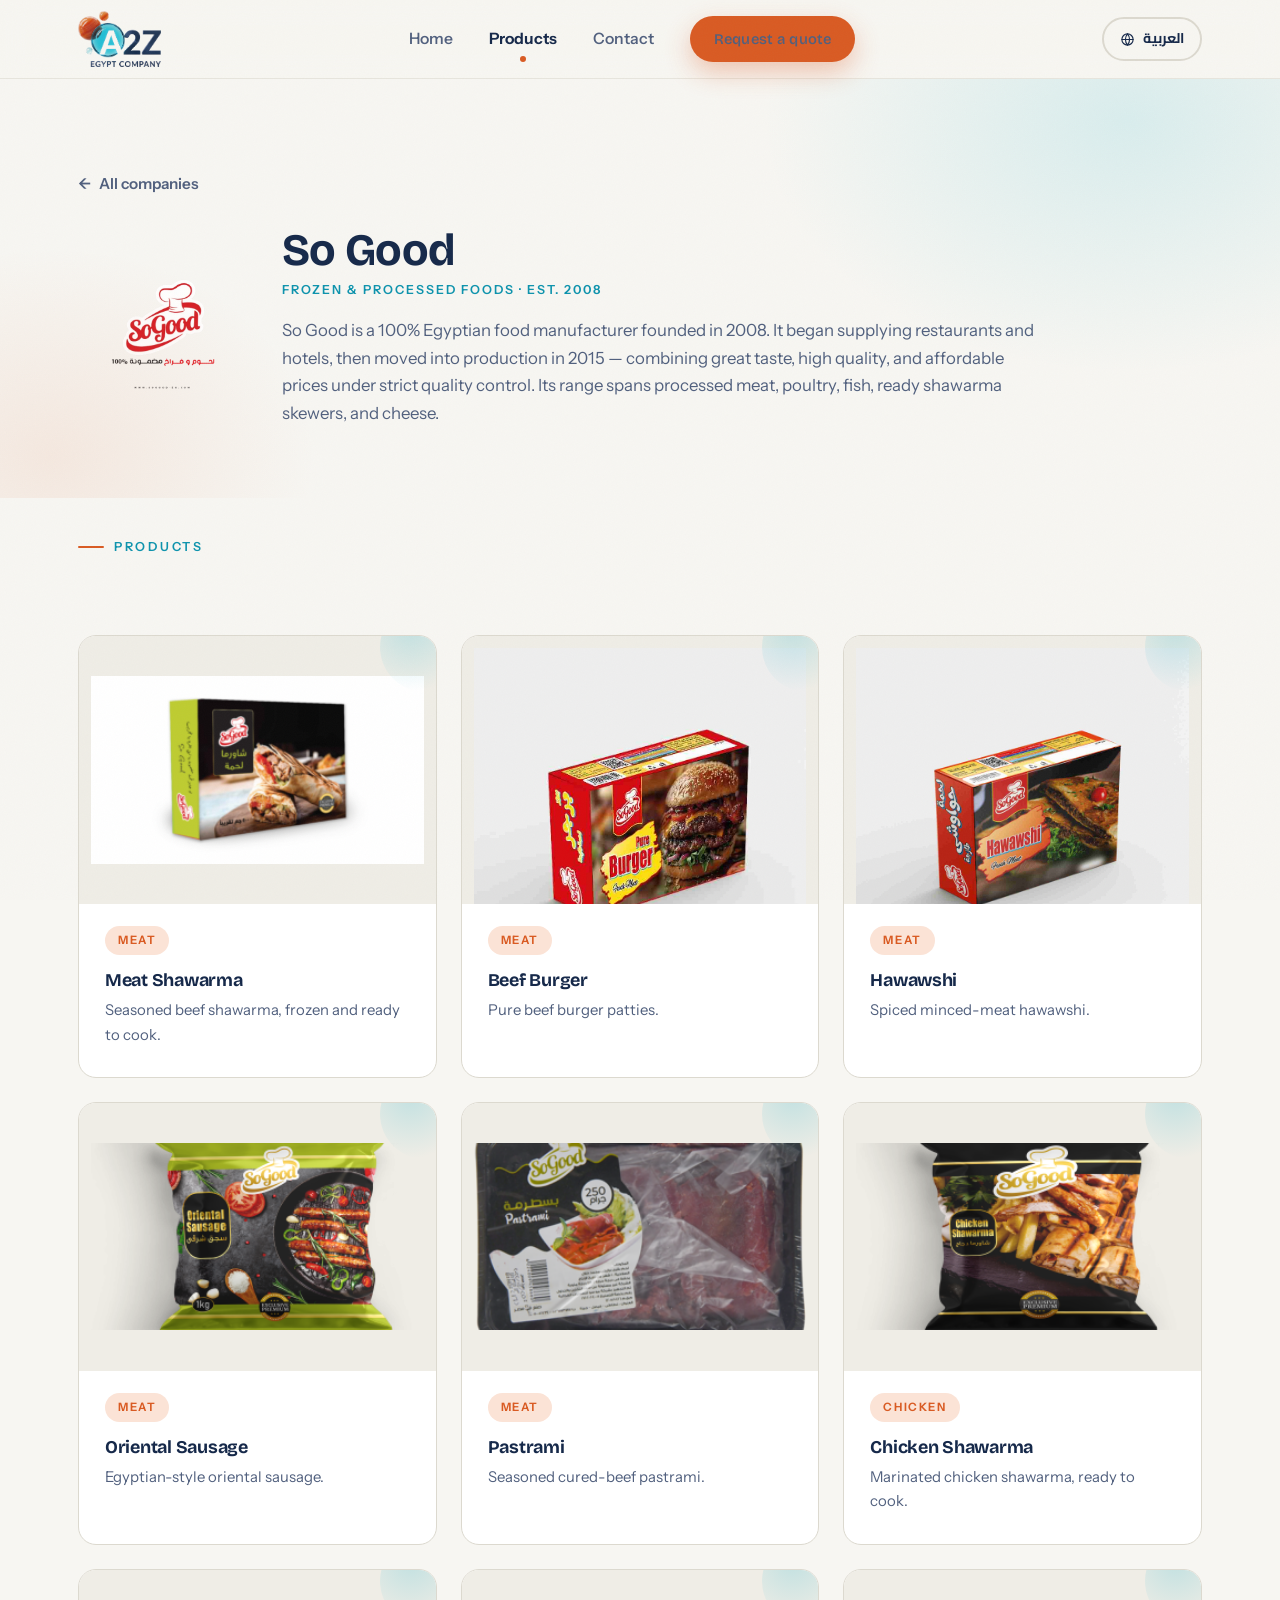
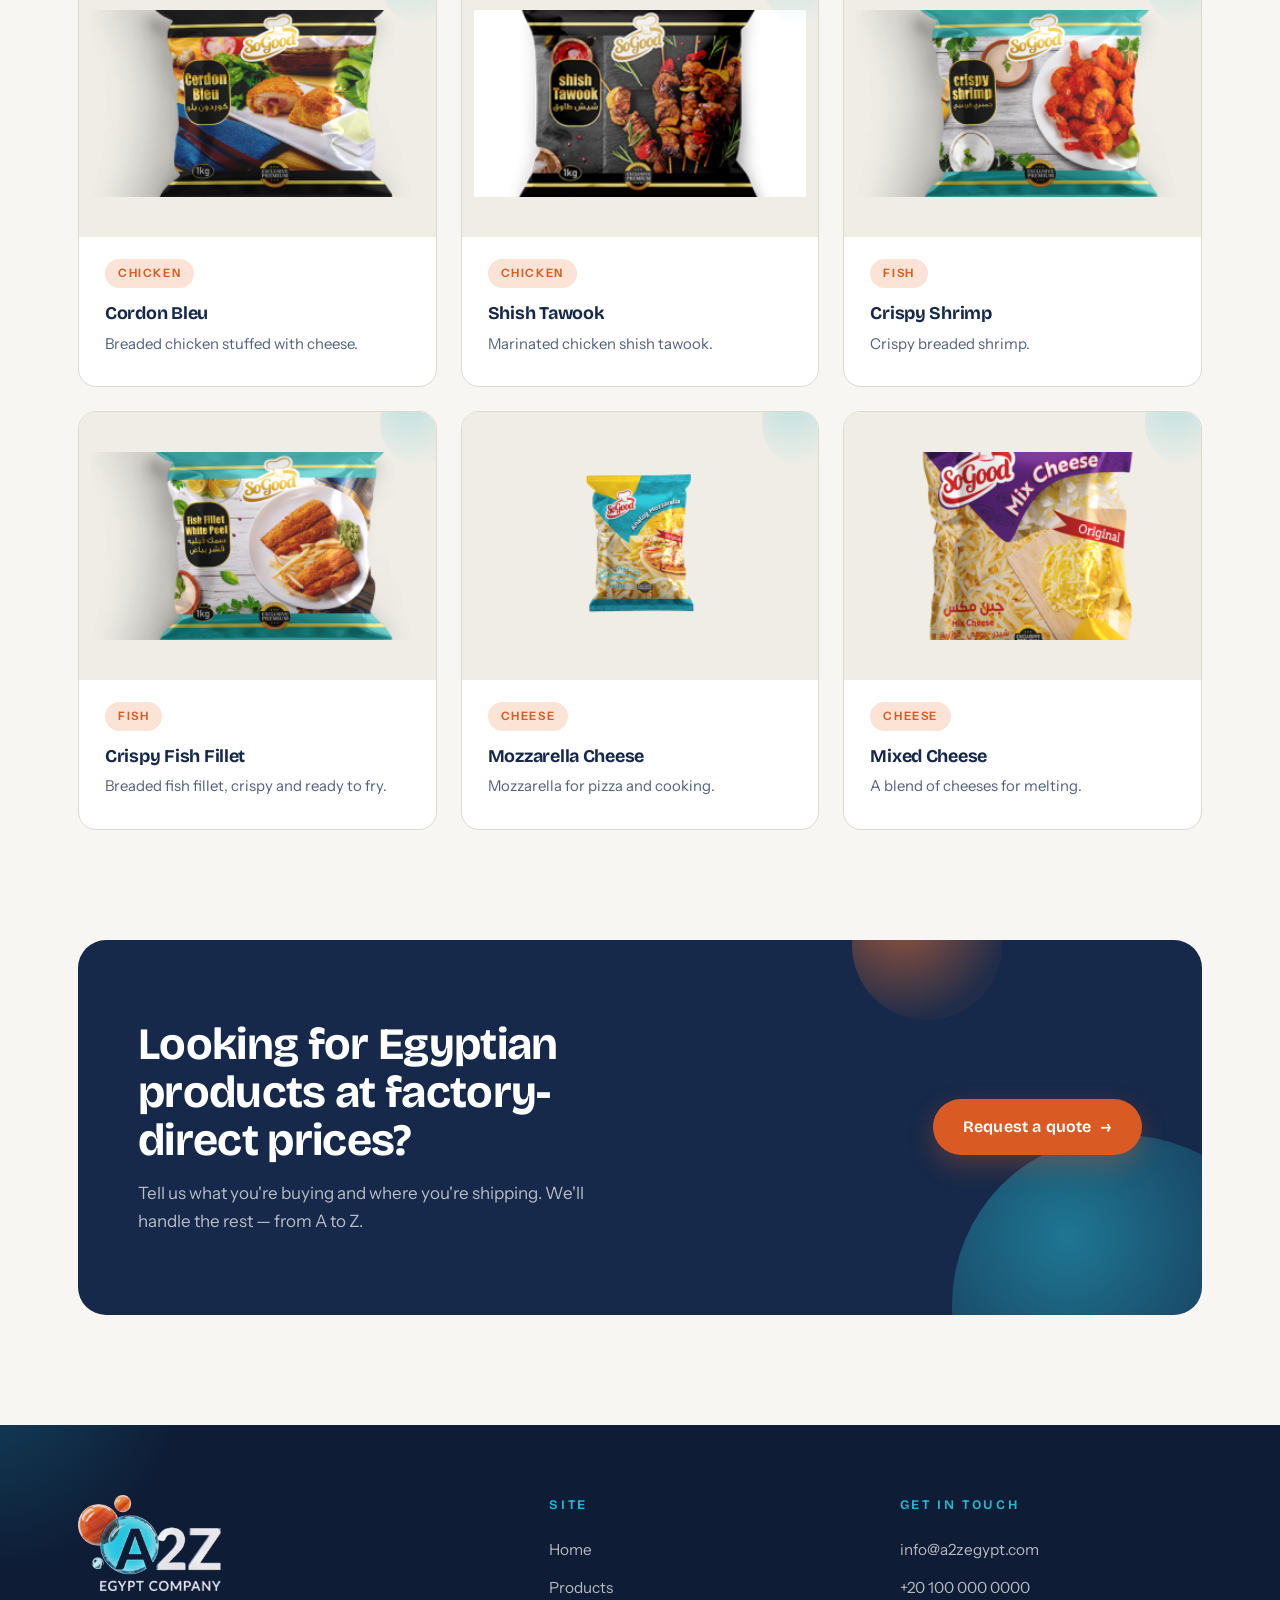
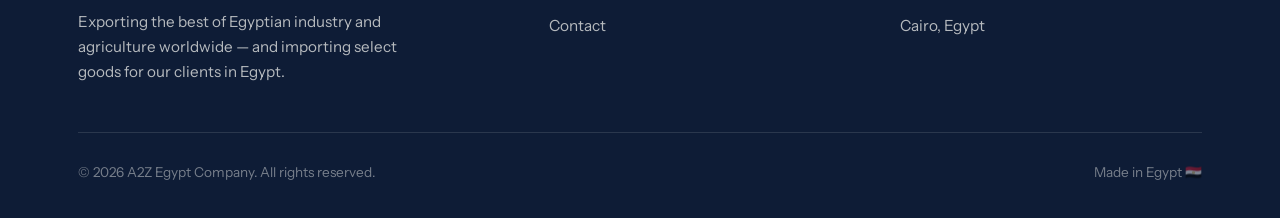
==== commit a2fcc8dd: "Add So Good factory with products, and real product photos - Replace the placeholder partner factory" ====
--- a/company-factory.html
+++ b/company-factory.html
@@ -3,8 +3,8 @@
 <head>
   <meta charset="UTF-8" />
   <meta name="viewport" content="width=device-width, initial-scale=1.0" />
-  <title>Partner Factory — A2Z Egypt Company</title>
-  <meta name="description" content="A manufacturing partner of A2Z Egypt Company — details and products coming soon." />
+  <title>So Good — A2Z Egypt Company</title>
+  <meta name="description" content="So Good — a 100% Egyptian manufacturer of frozen and processed meat, poultry, fish, and cheese. A2Z Egypt Company's partner factory." />
 
   <script>(function(){var l=localStorage.getItem("a2z-lang")==="ar"?"ar":"en";document.documentElement.lang=l;document.documentElement.dir=l==="ar"?"rtl":"ltr";})();</script>
 
@@ -48,24 +48,96 @@
         <a href="products.html" class="back-link"><span class="arrow-back">←</span> <span data-i18n="cd_back">All companies</span></a>
 
         <div class="detail-head reveal">
-          <div class="detail-logo chip tone-aqua">F</div>
+          <div class="detail-logo"><img src="assets/sogood-logo.png" alt="So Good" /></div>
           <div class="detail-meta">
-            <h1 class="h2" data-i18n="co_factory_name">Partner Factory</h1>
-            <p class="partner-sector" data-i18n="factory_sector">Food Manufacturing</p>
-            <p class="detail-intro" data-i18n="factory_intro">Details about our partner factory and its product range are coming soon.</p>
+            <h1 class="h2" data-i18n="co_factory_name">So Good</h1>
+            <p class="partner-sector" data-i18n="factory_sector">Frozen &amp; Processed Foods · Est. 2008</p>
+            <p class="detail-intro" data-i18n="factory_intro">So Good is a 100% Egyptian food manufacturer founded in 2008. It began supplying restaurants and hotels, then moved into production in 2015 — combining great taste, high quality, and affordable prices under strict quality control. Its range spans processed meat, poultry, fish, ready shawarma skewers, and cheese.</p>
           </div>
         </div>
       </div>
     </section>
 
-    <!-- ============ PRODUCTS (placeholder) ============ -->
+    <!-- ============ PRODUCTS ============ -->
     <section class="section" style="padding-top: 30px;">
       <div class="container">
         <div class="section-head reveal">
           <span class="eyebrow" data-i18n="cd_products">Products</span>
         </div>
-        <div class="export-note reveal">
-          <p data-i18n="factory_soon">Products coming soon.</p>
+
+        <div class="product-grid">
+          <article class="product-card reveal">
+            <div class="product-card-img"><img src="assets/sogood-meat-shawerma.png" alt="" loading="lazy" /></div>
+            <span class="product-tag" data-i18n="sg_meat">Meat</span>
+            <h4 data-i18n="sg_p1_t">Meat Shawarma</h4>
+            <p data-i18n="sg_p1_d">Seasoned beef shawarma, frozen and ready to cook.</p>
+          </article>
+          <article class="product-card reveal reveal-d1">
+            <div class="product-card-img"><img src="assets/sogood-burger.jpg" alt="" loading="lazy" /></div>
+            <span class="product-tag" data-i18n="sg_meat">Meat</span>
+            <h4 data-i18n="sg_p2_t">Beef Burger</h4>
+            <p data-i18n="sg_p2_d">Pure beef burger patties.</p>
+          </article>
+          <article class="product-card reveal reveal-d2">
+            <div class="product-card-img"><img src="assets/sogood-hawawshi.jpg" alt="" loading="lazy" /></div>
+            <span class="product-tag" data-i18n="sg_meat">Meat</span>
+            <h4 data-i18n="sg_p3_t">Hawawshi</h4>
+            <p data-i18n="sg_p3_d">Spiced minced-meat hawawshi.</p>
+          </article>
+          <article class="product-card reveal">
+            <div class="product-card-img"><img src="assets/sogood-sausage.png" alt="" loading="lazy" /></div>
+            <span class="product-tag" data-i18n="sg_meat">Meat</span>
+            <h4 data-i18n="sg_p4_t">Oriental Sausage</h4>
+            <p data-i18n="sg_p4_d">Egyptian-style oriental sausage.</p>
+          </article>
+          <article class="product-card reveal reveal-d1">
+            <div class="product-card-img"><img src="assets/sogood-pastrami.png" alt="" loading="lazy" /></div>
+            <span class="product-tag" data-i18n="sg_meat">Meat</span>
+            <h4 data-i18n="sg_p5_t">Pastrami</h4>
+            <p data-i18n="sg_p5_d">Seasoned cured-beef pastrami.</p>
+          </article>
+          <article class="product-card reveal reveal-d2">
+            <div class="product-card-img"><img src="assets/sogood-chicken-shawerma.png" alt="" loading="lazy" /></div>
+            <span class="product-tag" data-i18n="sg_chicken">Chicken</span>
+            <h4 data-i18n="sg_p6_t">Chicken Shawarma</h4>
+            <p data-i18n="sg_p6_d">Marinated chicken shawarma, ready to cook.</p>
+          </article>
+          <article class="product-card reveal">
+            <div class="product-card-img"><img src="assets/sogood-cordon-bleu.png" alt="" loading="lazy" /></div>
+            <span class="product-tag" data-i18n="sg_chicken">Chicken</span>
+            <h4 data-i18n="sg_p7_t">Cordon Bleu</h4>
+            <p data-i18n="sg_p7_d">Breaded chicken stuffed with cheese.</p>
+          </article>
+          <article class="product-card reveal reveal-d1">
+            <div class="product-card-img"><img src="assets/sogood-shish-tawook.png" alt="" loading="lazy" /></div>
+            <span class="product-tag" data-i18n="sg_chicken">Chicken</span>
+            <h4 data-i18n="sg_p8_t">Shish Tawook</h4>
+            <p data-i18n="sg_p8_d">Marinated chicken shish tawook.</p>
+          </article>
+          <article class="product-card reveal reveal-d2">
+            <div class="product-card-img"><img src="assets/sogood-shrimp.png" alt="" loading="lazy" /></div>
+            <span class="product-tag" data-i18n="sg_fish">Fish</span>
+            <h4 data-i18n="sg_p9_t">Crispy Shrimp</h4>
+            <p data-i18n="sg_p9_d">Crispy breaded shrimp.</p>
+          </article>
+          <article class="product-card reveal">
+            <div class="product-card-img"><img src="assets/sogood-fish-fillet.png" alt="" loading="lazy" /></div>
+            <span class="product-tag" data-i18n="sg_fish">Fish</span>
+            <h4 data-i18n="sg_p10_t">Crispy Fish Fillet</h4>
+            <p data-i18n="sg_p10_d">Breaded fish fillet, crispy and ready to fry.</p>
+          </article>
+          <article class="product-card reveal reveal-d1">
+            <div class="product-card-img"><img src="assets/sogood-mozzarella.png" alt="" loading="lazy" /></div>
+            <span class="product-tag" data-i18n="sg_cheese">Cheese</span>
+            <h4 data-i18n="sg_p11_t">Mozzarella Cheese</h4>
+            <p data-i18n="sg_p11_d">Mozzarella for pizza and cooking.</p>
+          </article>
+          <article class="product-card reveal reveal-d2">
+            <div class="product-card-img"><img src="assets/sogood-mixcheese.png" alt="" loading="lazy" /></div>
+            <span class="product-tag" data-i18n="sg_cheese">Cheese</span>
+            <h4 data-i18n="sg_p12_t">Mixed Cheese</h4>
+            <p data-i18n="sg_p12_d">A blend of cheeses for melting.</p>
+          </article>
         </div>
       </div>
     </section>
--- a/css/style.css
+++ b/css/style.css
@@ -1122,6 +1122,16 @@
   transform: translateY(-6px);
   box-shadow: var(--shadow-lift);
 }
+/* optional product photo at the top of a card (bleeds to the card edges) */
+.product-card-img {
+  margin: -30px -26px 20px;
+  background: var(--paper-warm);
+  aspect-ratio: 4 / 3;
+  display: grid;
+  place-items: center;
+  overflow: hidden;
+}
+.product-card-img img { width: 100%; height: 100%; object-fit: contain; padding: 12px; }
 .product-card::after {
   content: "";
   position: absolute;
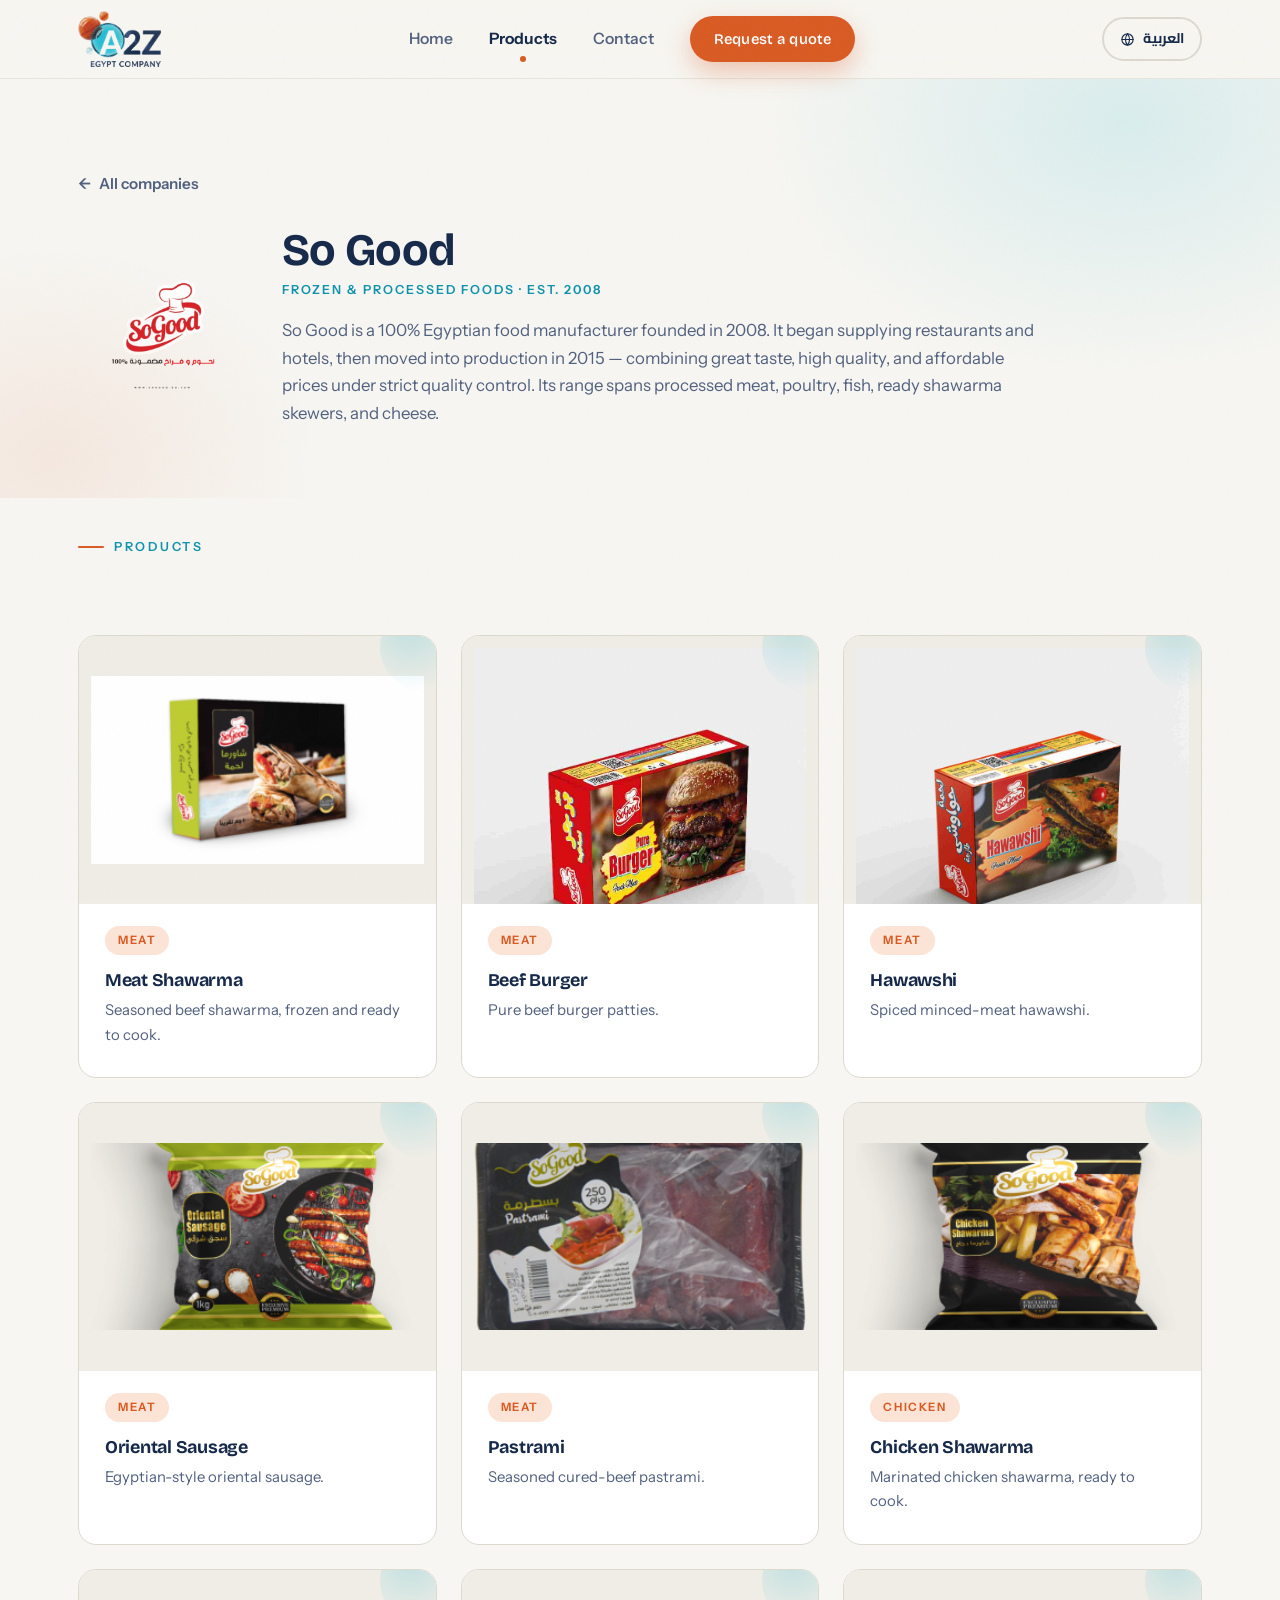
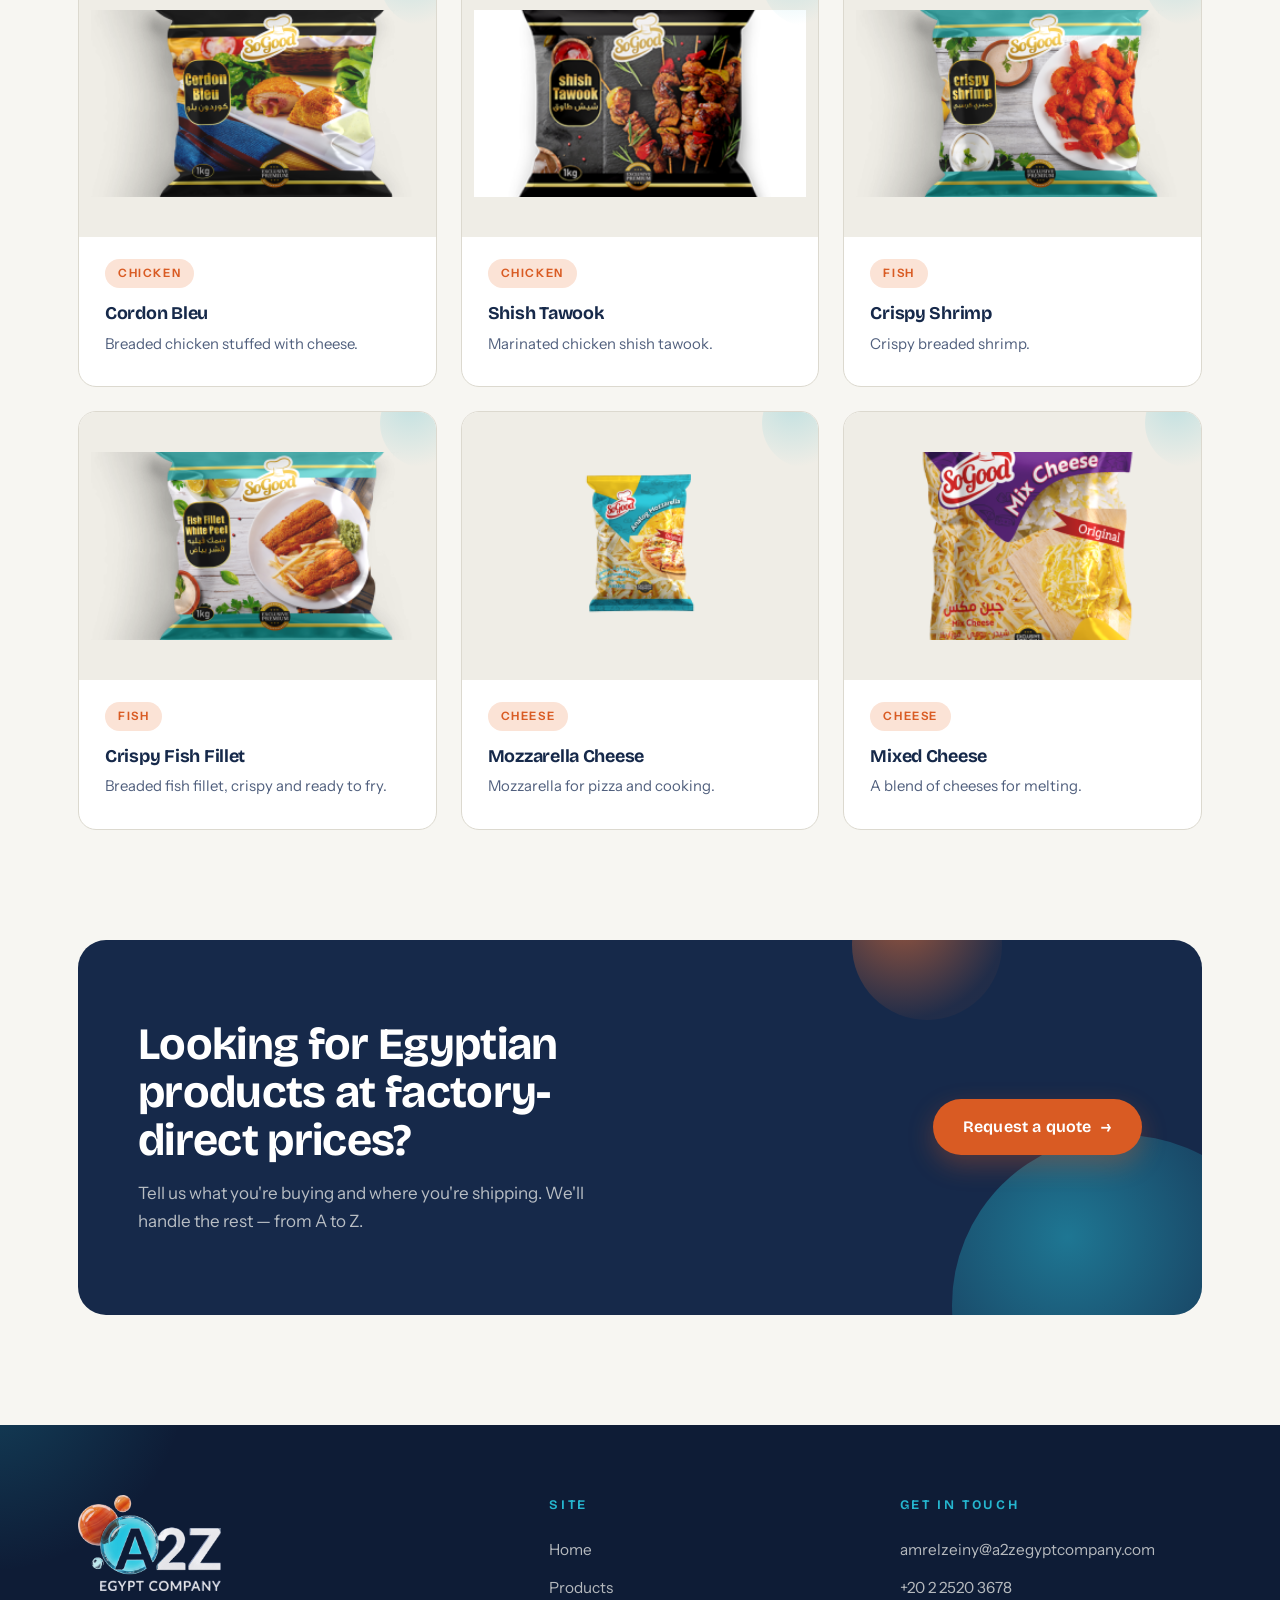
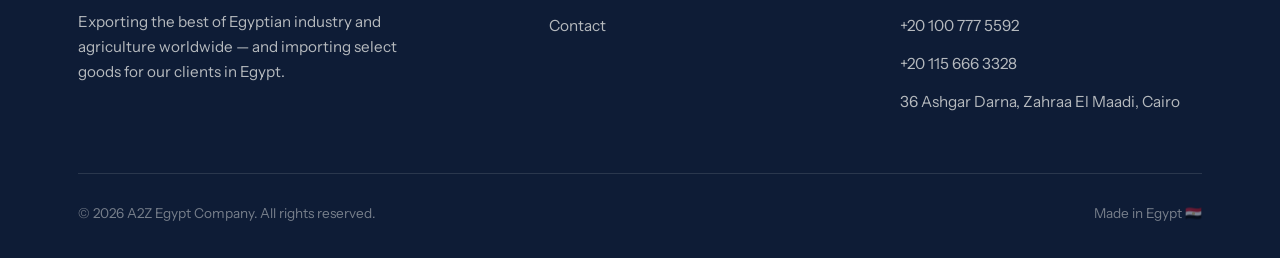
==== commit a8469288: "Add real contact details - Email amrelzeiny@a2zegyptcompany.com across footer and contact page - Quo" ====
--- a/company-factory.html
+++ b/company-factory.html
@@ -177,9 +177,11 @@
         <div>
           <h5 data-i18n="footer_contact_h">Get in touch</h5>
           <ul>
-            <li><a href="mailto:info@a2zegypt.com">info@a2zegypt.com</a></li>
-            <li><a href="tel:+201000000000">+20 100 000 0000</a></li>
-            <li><a href="contact.html" data-i18n="footer_addr">Cairo, Egypt</a></li>
+            <li><a href="mailto:amrelzeiny@a2zegyptcompany.com">amrelzeiny@a2zegyptcompany.com</a></li>
+            <li><a href="tel:+20225203678">+20 2 2520 3678</a></li>
+            <li><a href="tel:+201007775592">+20 100 777 5592</a></li>
+            <li><a href="tel:+201156663328">+20 115 666 3328</a></li>
+            <li><a href="contact.html" data-i18n="footer_addr">36 Ashgar Darna, Zahraa El Maadi, Cairo</a></li>
           </ul>
         </div>
       </div>
--- a/css/style.css
+++ b/css/style.css
@@ -266,6 +266,10 @@
   background: var(--orange);
 }
 .nav-links .btn { padding: 11px 24px; font-size: 0.92rem; }
+/* the nav quote button: keep its label white (beats .nav-links a color) */
+.nav-links a.btn-orange,
+.nav-links a.btn-orange:hover,
+.nav-links a.btn-orange:focus { color: var(--white); }
 
 .nav-toggle {
   display: none;
@@ -671,7 +675,8 @@
 /* ---------- Partner preview cards ---------- */
 .partners-grid {
   display: grid;
-  grid-template-columns: repeat(3, 1fr);
+  grid-template-columns: repeat(auto-fit, minmax(280px, 360px));
+  justify-content: center;
   gap: 26px;
 }
 .partner-card {
@@ -1035,6 +1040,30 @@
   border: 1px solid rgba(37, 182, 207, 0.25);
   border-radius: 999px;
   padding: 7px 15px;
+}
+/* second chip set (cuts & grades) — orange theme to distinguish */
+.variety-chips.cuts span {
+  color: var(--orange);
+  background: rgba(217, 91, 35, 0.1);
+  border-color: rgba(217, 91, 35, 0.28);
+}
+
+/* tuna options: two labelled chip groups */
+.tuna-options {
+  display: flex;
+  flex-wrap: wrap;
+  gap: 40px 60px;
+}
+.option-group { min-width: 240px; }
+.option-label {
+  display: block;
+  font-family: var(--font-display);
+  font-size: 0.78rem;
+  font-weight: 650;
+  letter-spacing: 0.16em;
+  text-transform: uppercase;
+  color: var(--ink-soft);
+  margin-bottom: 14px;
 }
 .product-feature:hover .card-cta-link { color: var(--orange); }
 .product-feature:hover .card-cta-link .arrow { transform: translateX(5px); }
